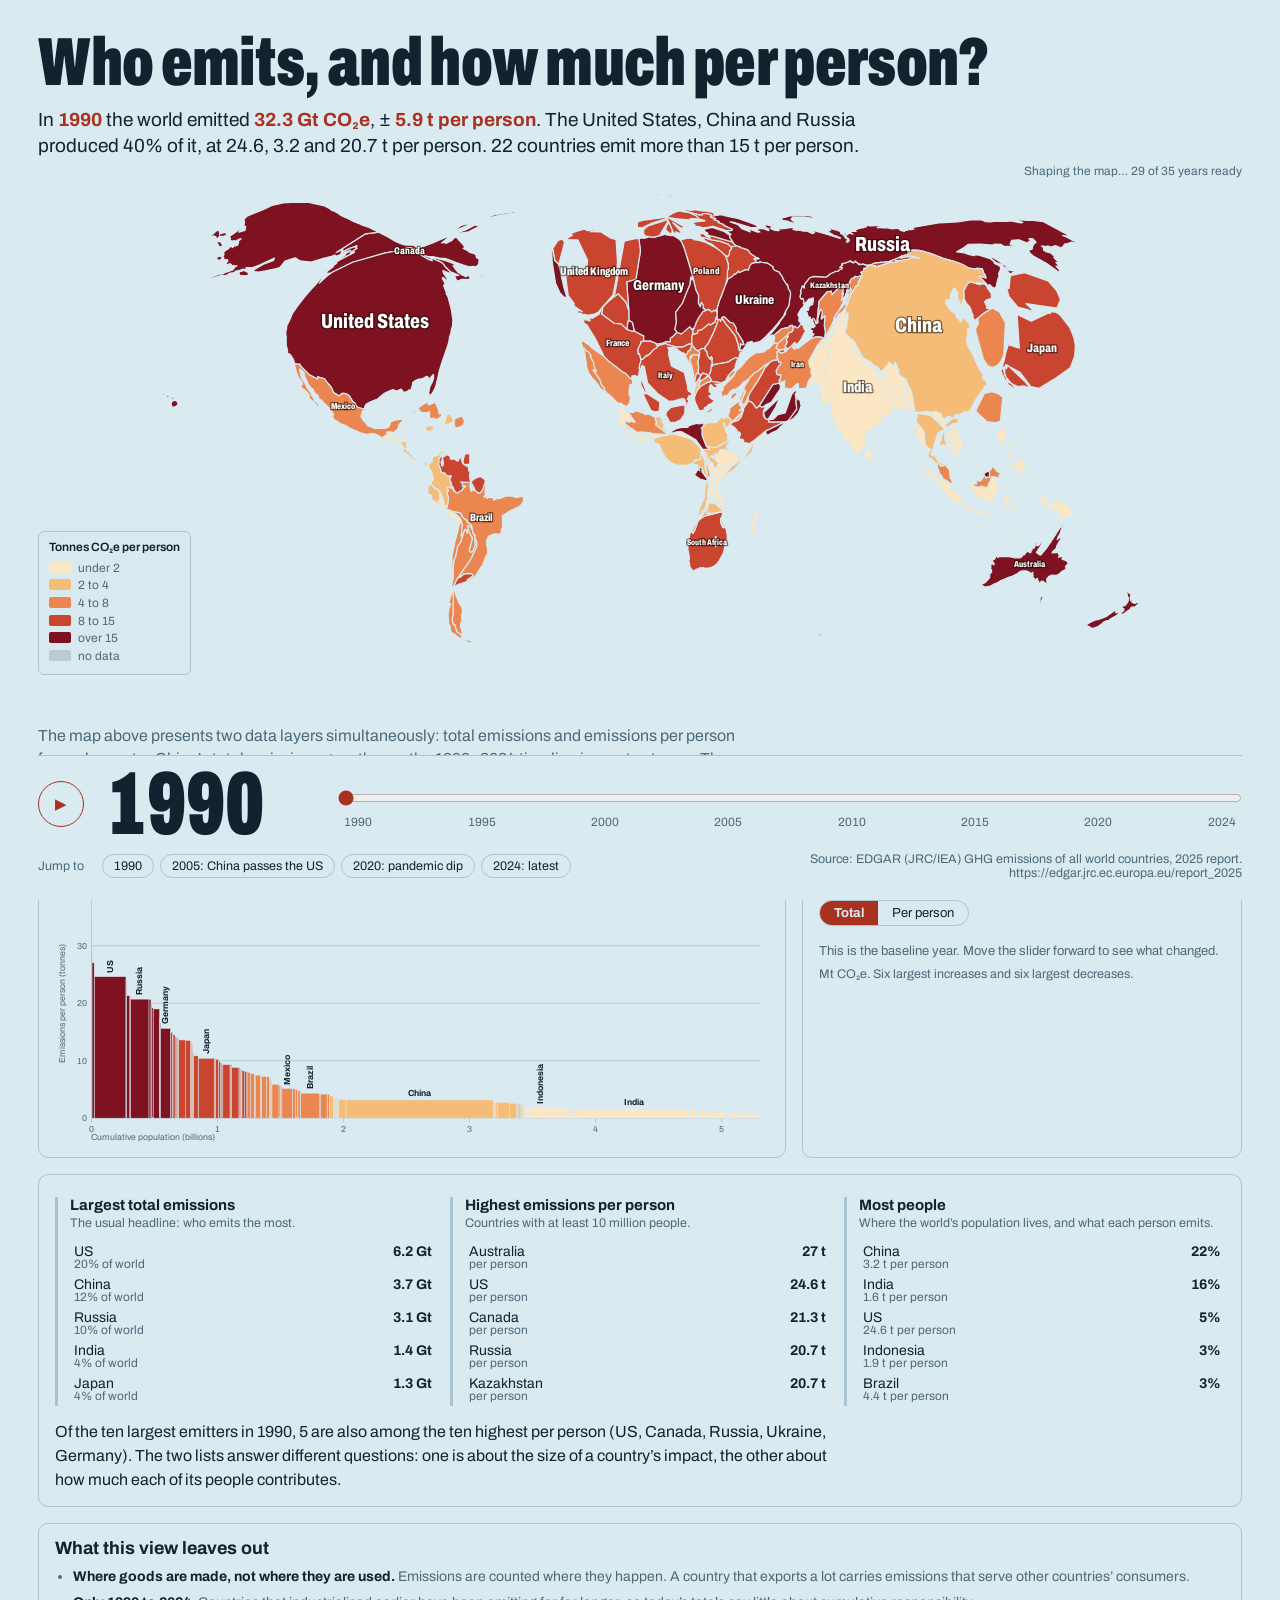
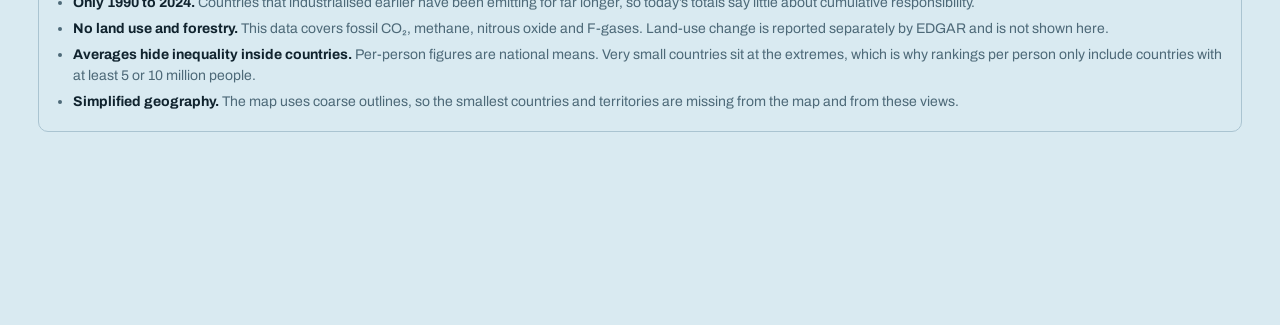
==== index.html @ b247d267 "initial commit" ====
<!DOCTYPE html>
<html lang="en">
  <head>
    <meta charset="utf-8">
    <meta
      name="viewport"
      content="width=device-width, initial-scale=1, viewport-fit=cover"
    >

    <title>
      Who emits, and how much per person? Greenhouse gases 1990–2024
    </title>

    <link rel="preconnect" href="https://fonts.googleapis.com">
    <link
      rel="preconnect"
      href="https://fonts.gstatic.com"
      crossorigin
    >
    <link
      href="https://fonts.googleapis.com/css2?family=Archivo:wdth,wght@62..125,100..900&display=swap"
      rel="stylesheet"
    >
    <link rel="stylesheet" href="styles.css">
  </head>

  <body>
    <header>
      <h1>Who emits, and how much per person?</h1>
    </header>

    <p class="lede" id="lede" aria-live="polite"></p>

    <div class="stage">
      <svg
        id="map"
        viewBox="-2.85 -1.5 5.7 2.55"
        role="img"
        aria-label="Cartogram of world greenhouse gas emissions"
      ></svg>

      <div class="status" id="status"></div>
      <div class="legend" id="legend"></div>
      <div class="tip" id="tip"></div>
    </div>

    <main class="deep">
      <p class="intro">
        The map above presents two data layers simultaneously: total emissions and 
        emissions per person for each country. China's total emissions growth
        over the 1990–2024 timeline is most extreme. The figures below emphasize 
        the difference between absolute and relative emissions.
        Hover above any country to find it in every view. They all follow the
        year slider as well.
      </p>

      <div class="grid">
        <section class="panel">
          <h3>Population × emissions per person = total emissions</h3>
          <svg
            id="mek"
            viewBox="0 0 900 340"
            role="img"
            aria-label="Bar chart where width is population and height is emissions per person"
          ></svg>
        </section>

        <section class="panel">
          <h3 id="rank-h">Biggest changes</h3>
          <div class="seg" role="group" aria-label="Measure">
            <button id="m-total" aria-pressed="true">Total</button>
            <button id="m-pc" aria-pressed="false">Per person</button>
          </div>
          <div id="rank"></div>
          <p class="cap" id="rank-cap"></p>
        </section>
      </div>

      <section class="panel">
        <div class="cards" id="cards"></div>
        <p class="read" id="read"></p>
      </section>

      <section class="panel limits">
        <h3>What this view leaves out</h3>
        <ul>
          <li>
            <b>Where goods are made, not where they are used.</b> Emissions are
            counted where they happen. A country that exports a lot carries
            emissions that serve other countries’ consumers.
          </li>
          <li>
            <b>Only 1990 to 2024.</b> Countries that industrialised earlier have
            been emitting for far longer, so today’s totals say little about
            cumulative responsibility.
          </li>
          <li>
            <b>No land use and forestry.</b> This data covers fossil CO₂,
            methane, nitrous oxide and F-gases. Land-use change is reported
            separately by EDGAR and is not shown here.
          </li>
          <li>
            <b>Averages hide inequality inside countries.</b> Per-person
            figures are national means. Very small countries sit at the
            extremes, which is why rankings per person only include countries
            with at least 5 or 10 million people.
          </li>
          <li>
            <b>Simplified geography.</b> The map uses coarse outlines, so the
            smallest countries and territories are missing from the map and
            from these views.
          </li>
        </ul>
      </section>
    </main>

    <div class="tl">
      <div class="row">
        <button id="play" aria-label="Play timeline">▶</button>
        <div class="year" id="year">1990</div>

        <div class="sl">
          <input
            id="rng"
            type="range"
            min="1990"
            max="2024"
            step="1"
            value="1990"
            aria-label="Year"
          >
          <div class="ticks" id="ticks"></div>
        </div>
      </div>

      <div class="meta">
        <span>Jump to</span>
        <span class="ch" id="ch"></span>

        <span class="src" id="src">
          Source: EDGAR (JRC/IEA) GHG emissions of all world countries, 2025
          report. https://edgar.jrc.ec.europa.eu/report_2025 
        </span>
      </div>
    </div>

    <script src="data.js"></script>
    <script src="engine.js"></script>
    <script src="views.js"></script>
    <script src="app.js"></script>
  </body>
</html>
---- styles.css ----
:root {
  --sea: #0d2635;
  --ink: #eaf1f3;
  --mute: #8ea7b4;
  --line: #2a4757;
  --nodata: #35505f;
  --acc: #f5bc78;
  --halo: #0d2635;

  box-sizing: border-box;
  padding-top: env(safe-area-inset-top, 0px);
  padding-bottom: env(safe-area-inset-bottom, 0px);
}

@media (prefers-color-scheme: light) {
  :root:not([data-theme="dark"]) {
    --sea: #d9eaf1;
    --ink: #10232e;
    --mute: #4d6978;
    --line: #aac4d1;
    --nodata: #b9ccd6;
    --acc: #a8321f;
    --halo: #d9eaf1;
  }
}

:root[data-theme="light"] {
  --sea: #d9eaf1;
  --ink: #10232e;
  --mute: #4d6978;
  --line: #aac4d1;
  --nodata: #b9ccd6;
  --acc: #a8321f;
  --halo: #d9eaf1;
}

:root[data-theme="dark"] {
  --sea: #0d2635;
  --ink: #eaf1f3;
  --mute: #8ea7b4;
  --line: #2a4757;
  --nodata: #35505f;
  --acc: #f5bc78;
  --halo: #0d2635;
}

* {
  box-sizing: border-box;
}

html,
body {
  margin: 0;
  background: var(--sea);
  color: var(--ink);
  font-family: Archivo, "Arial Narrow", Arial, sans-serif;
}

body {
  min-height: 100vh;
  display: flex;
  flex-direction: column;
  padding: 0 clamp(12px, 3vw, 40px);
}

header {
  padding-top: clamp(14px, 2.4vw, 30px);
  display: flex;
  flex-wrap: wrap;
  gap: 6px 32px;
  align-items: baseline;
  justify-content: space-between;
}

h1 {
  margin: 0;
  font-weight: 900;
  font-stretch: 68%;
  font-size: clamp(30px, 5.4vw, 68px);
  line-height: 0.95;
  letter-spacing: -0.01em;
}

.sub {
  margin: 0;
  max-width: 34ch;
  color: var(--mute);
  font-size: clamp(13px, 1.2vw, 16px);
  line-height: 1.35;
}

.lede {
  margin: 12px 0 0;
  max-width: 78ch;
  font-size: clamp(15px, 1.5vw, 19px);
  line-height: 1.4;
  min-height: 2.8em;
}

.lede b {
  color: var(--acc);
  font-weight: 700;
}

.stage {
  position: relative;
  flex: 1;
  min-height: 0;
  margin-top: 4px;
}

svg#map {
  width: 100%;
  height: auto;
  max-height: 58vh;
  display: block;
  overflow: visible;
}

svg#map path {
  stroke: var(--sea);
  stroke-width: 0.006;
  stroke-linejoin: round;
  fill-rule: evenodd;
  transition: fill 0.35s;
}

svg#map path:hover {
  stroke: var(--ink);
  stroke-width: 0.012;
}

svg#map text {
  font-weight: 800;
  font-stretch: 75%;
  fill: #fff;
  paint-order: stroke;
  stroke: rgba(20, 8, 4, 0.55);
  stroke-width: 0.012;
  text-anchor: middle;
  pointer-events: none;
}

.legend {
  position: absolute;
  left: 0;
  bottom: 2%;
  font-size: 12px;
  line-height: 1.3;
  color: var(--mute);
  background: color-mix(in srgb, var(--sea) 82%, transparent);
  padding: 8px 10px;
  border: 1px solid var(--line);
  border-radius: 6px;
}

.legend strong {
  display: block;
  color: var(--ink);
  font-weight: 600;
  margin-bottom: 5px;
}

.legend i {
  display: inline-block;
  width: 22px;
  height: 11px;
  margin-right: 7px;
  vertical-align: -1px;
  border-radius: 2px;
}

.legend div {
  margin: 2px 0;
}

.status {
  position: absolute;
  right: 0;
  top: 0;
  font-size: 12px;
  color: var(--mute);
}

.tip {
  position: fixed;
  pointer-events: none;
  background: var(--sea);
  border: 1px solid var(--line);
  border-radius: 6px;
  padding: 8px 10px;
  font-size: 13px;
  line-height: 1.4;
  opacity: 0;
  z-index: 5;
  min-width: 170px;
}

.tip b {
  font-size: 15px;
}

.tip span {
  color: var(--mute);
}

.tl {
  position: sticky;
  bottom: 0;
  z-index: 4;
  background: var(--sea);
  padding: 10px 0 clamp(10px, 1.6vw, 20px);
  border-top: 1px solid var(--line);
  margin-top: 8px;
}

.row {
  display: flex;
  align-items: center;
  gap: clamp(10px, 2vw, 24px);
}

button {
  font: inherit;
  color: var(--ink);
  background: none;
  border: 1px solid var(--line);
  border-radius: 999px;
  padding: 6px 14px;
  cursor: pointer;
}

button:hover {
  border-color: var(--acc);
}

button:focus-visible,
input:focus-visible {
  outline: 2px solid var(--acc);
  outline-offset: 3px;
}

#play {
  width: 46px;
  height: 46px;
  padding: 0;
  flex: none;
  font-size: 15px;
  border-color: var(--acc);
  color: var(--acc);
}

.year {
  font-weight: 900;
  font-stretch: 62%;
  font-size: clamp(44px, 7vw, 92px);
  line-height: 0.85;
  min-width: 2.3em;
  font-variant-numeric: tabular-nums;
}

.sl {
  flex: 1;
  position: relative;
  padding-top: 4px;
}

input[type="range"] {
  width: 100%;
  margin: 0;
  accent-color: var(--acc);
  height: 28px;
}

.ticks {
  display: flex;
  justify-content: space-between;
  font-size: 12px;
  color: var(--mute);
  padding: 0 6px;
  font-variant-numeric: tabular-nums;
}

.meta {
  display: flex;
  flex-wrap: wrap;
  gap: 8px 18px;
  align-items: center;
  margin-top: 10px;
  font-size: 12.5px;
  color: var(--mute);
}

.meta .ch {
  display: flex;
  flex-wrap: wrap;
  gap: 6px;
}

.meta button {
  font-size: 12.5px;
  padding: 4px 11px;
}

.meta .src {
  margin-left: auto;
  max-width: 62ch;
  text-align: right;
}

@media (max-width: 700px) {
  .row {
    flex-wrap: wrap;
  }

  .year {
    order: -1;
    width: 100%;
  }

  .legend {
    position: static;
    margin-top: 6px;
    display: flex;
    flex-wrap: wrap;
    gap: 2px 12px;
  }

  .meta .src {
    margin-left: 0;
    text-align: left;
  }
}

@media (prefers-reduced-motion: reduce) {
  svg#map path {
    transition: none;
  }
}

.deep {
  padding: clamp(18px, 3vw, 40px) 0 24px;
}

.deep h2 {
  margin: 0 0 6px;
  font-weight: 900;
  font-stretch: 68%;
  font-size: clamp(26px, 3.6vw, 44px);
  line-height: 1;
}

.deep h3 {
  margin: 0 0 4px;
  font-size: clamp(15px, 1.4vw, 18px);
  font-weight: 700;
}

.deep h4 {
  margin: 0 0 2px;
  font-size: 15px;
}

.intro {
  max-width: 78ch;
  color: var(--mute);
  line-height: 1.45;
  margin: 0 0 18px;
}

.intro em {
  color: var(--ink);
  font-style: normal;
  font-weight: 600;
}

.grid {
  display: grid;
  grid-template-columns: minmax(0, 1.7fr) minmax(0, 1fr);
  gap: 16px;
  margin-bottom: 16px;
}

.panel {
  border: 1px solid var(--line);
  border-radius: 10px;
  padding: 14px 16px;
  margin-bottom: 16px;
  min-width: 0;
}

.grid .panel {
  margin-bottom: 0;
}

.cap {
  margin: 0 0 8px;
  font-size: 12.5px;
  line-height: 1.4;
  color: var(--mute);
}

.cap b {
  color: var(--ink);
}

#mek {
  width: 100%;
  height: auto;
  display: block;
}

#mek rect {
  stroke: var(--sea);
  stroke-width: 0.6;
}

#mek .gl {
  stroke: var(--line);
  stroke-width: 1;
}

#mek .ax {
  font-size: 11px;
  fill: var(--mute);
}

.axt {
  font-size: 11px;
  fill: var(--mute);
}

#mek .avg {
  stroke: var(--ink);
  stroke-width: 1.2;
  stroke-dasharray: 5 4;
}

.avgt {
  font-size: 12px;
  font-weight: 700;
  fill: var(--ink);
}

#mek .bl {
  font-size: 11px;
  font-weight: 700;
  fill: var(--ink);
  pointer-events: none;
}

.hl [data-i]:not(.on) {
  opacity: 0.3;
}

#mek rect.on {
  stroke: var(--ink);
  stroke-width: 1.6;
}

svg#map path.on {
  stroke: var(--ink);
  stroke-width: 0.014;
}

.seg {
  display: inline-flex;
  margin: 6px 0 10px;
  border: 1px solid var(--line);
  border-radius: 999px;
  overflow: hidden;
}

.seg button {
  border: 0;
  border-radius: 0;
  padding: 5px 14px;
  font-size: 13px;
}

.seg button[aria-pressed="true"] {
  background: var(--acc);
  color: var(--sea);
  font-weight: 700;
}

.rr {
  display: grid;
  grid-template-columns: 96px 1fr 74px;
  align-items: center;
  gap: 8px;
  padding: 3px 4px;
  border-radius: 4px;
  font-size: 13px;
}

.rr.on,
.cr.on {
  background: color-mix(in srgb, var(--acc) 22%, transparent);
}

.rn {
  white-space: nowrap;
  overflow: hidden;
  text-overflow: ellipsis;
}

.rt {
  position: relative;
  height: 14px;
  background: linear-gradient(var(--line), var(--line)) center / 1px 100%
    no-repeat;
}

.rt i {
  position: absolute;
  top: 2px;
  height: 10px;
  border-radius: 2px;
}

.rt i.up {
  background: #ec8650;
}

.rt i.dn {
  background: #3fa7a0;
}

.rv {
  text-align: right;
  font-variant-numeric: tabular-nums;
  font-weight: 600;
}

.empty {
  color: var(--mute);
  font-size: 13px;
  margin: 8px 0;
}

.cards {
  display: grid;
  grid-template-columns: repeat(3, minmax(0, 1fr));
  gap: 14px;
  margin-top: 8px;
}

.card {
  border-left: 3px solid var(--line);
  padding-left: 12px;
}

.cr {
  display: grid;
  grid-template-columns: 1fr auto;
  gap: 0 10px;
  padding: 3px 4px;
  border-radius: 4px;
  font-size: 14px;
}

.cr .mu {
  grid-column: 1 / -1;
  font-size: 12px;
  color: var(--mute);
  margin-top: -2px;
}

.read {
  margin: 14px 0 0;
  line-height: 1.5;
  max-width: 86ch;
}

.read b {
  color: var(--acc);
}

.limits ul {
  margin: 8px 0 0;
  padding-left: 18px;
  line-height: 1.5;
  font-size: 14px;
  color: var(--mute);
}

.limits li {
  margin: 5px 0;
}

.limits b {
  color: var(--ink);
}

@media (max-width: 900px) {
  .grid {
    grid-template-columns: 1fr;
  }

  .cards {
    grid-template-columns: 1fr;
  }
}

@media (max-width: 700px) {
  .tl .meta {
    display: none;
  }

  .year {
    font-size: 44px;
  }
}
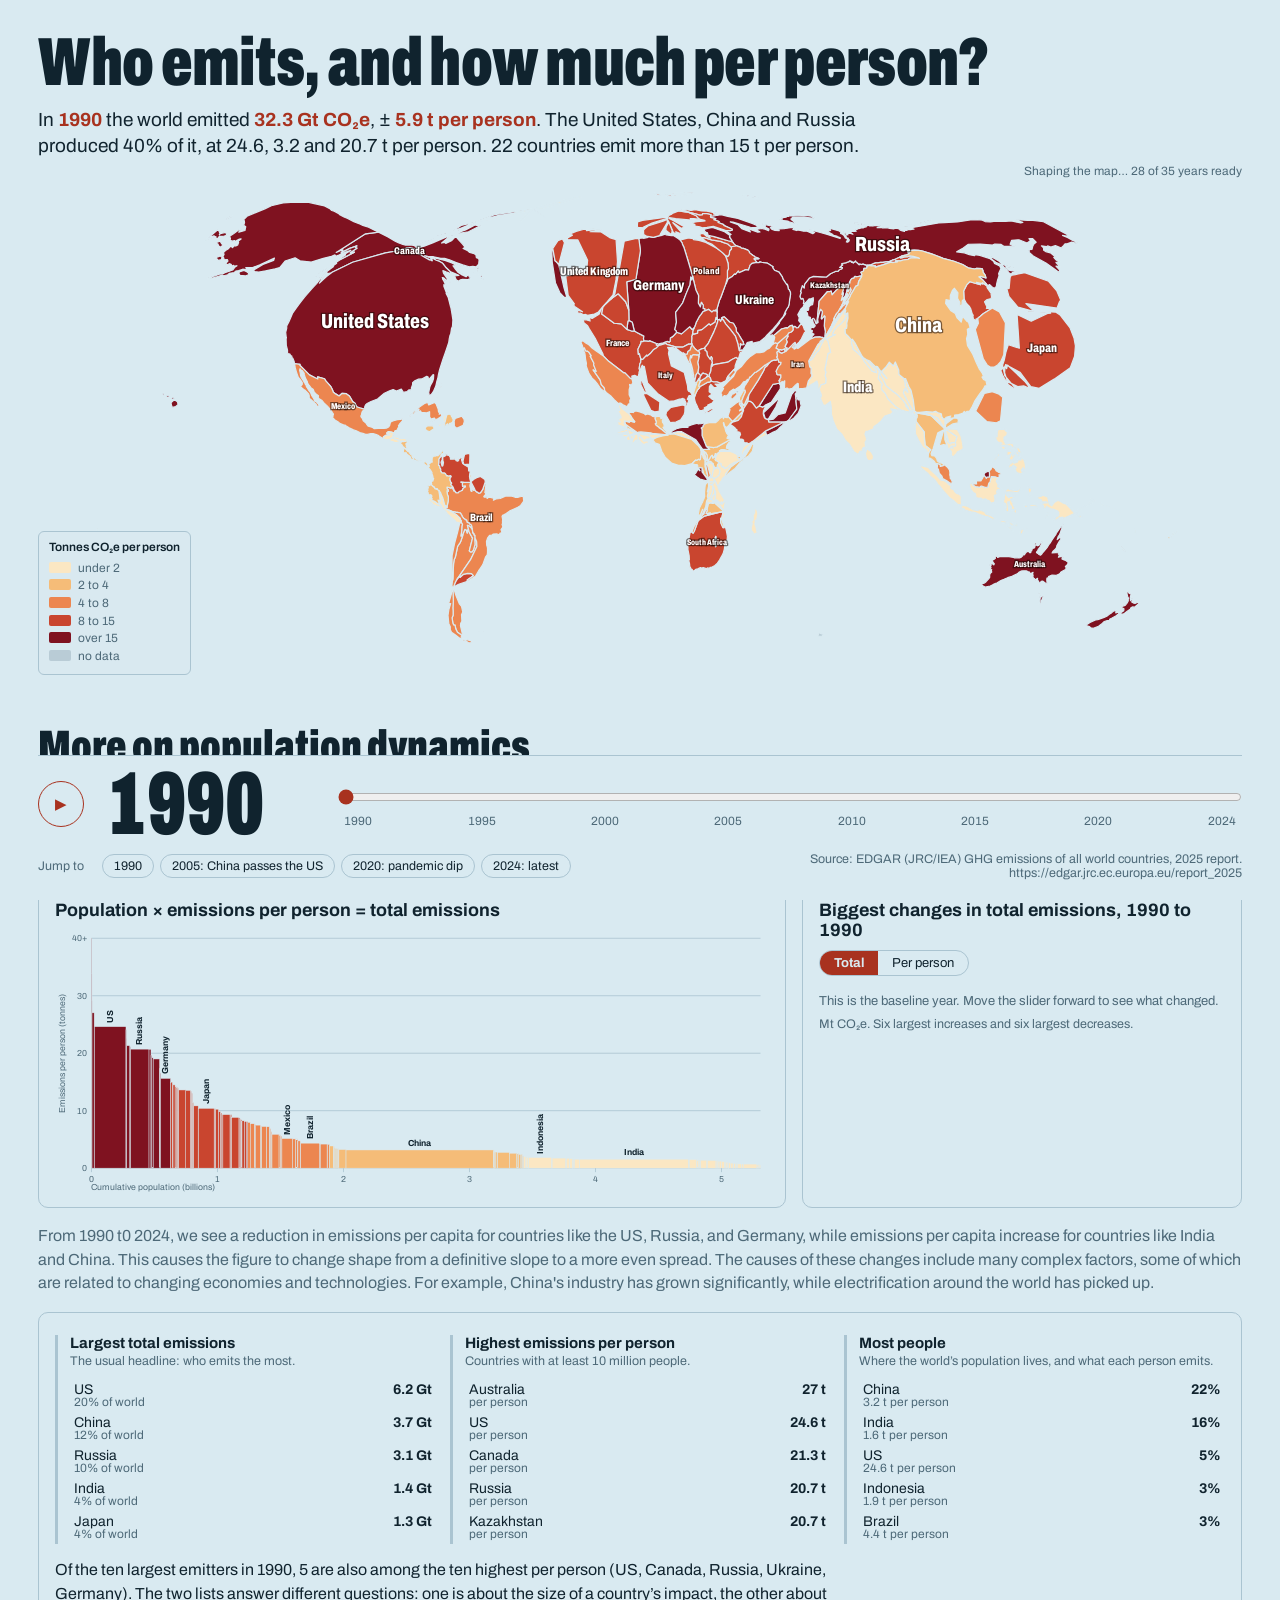
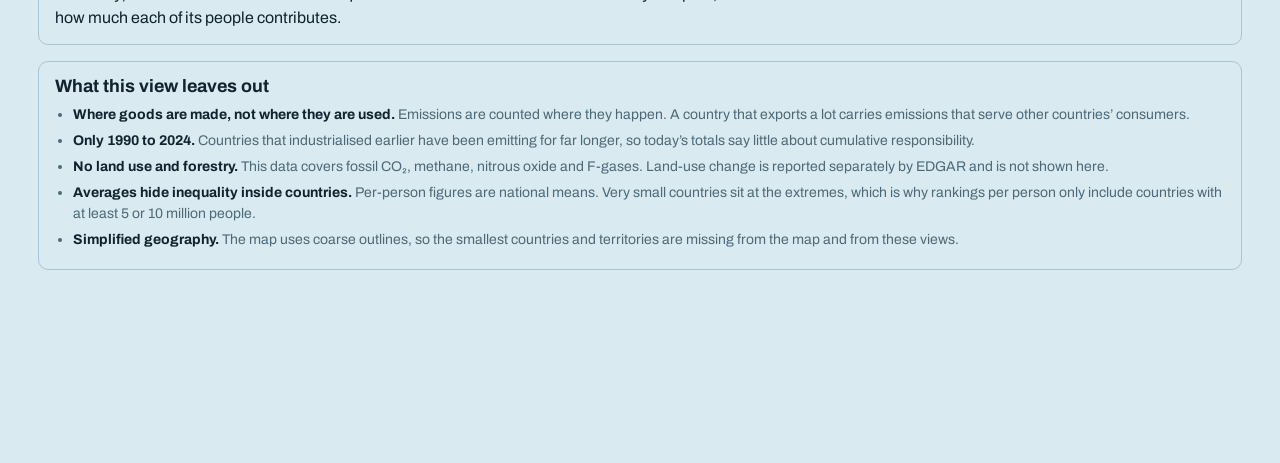
==== commit a280b603: "before panel removed" ====
--- a/index.html
+++ b/index.html
@@ -45,12 +45,16 @@
     </div>
 
     <main class="deep">
+      <h2>More on population dynamics</h2>
       <p class="intro">
         The map above presents two data layers simultaneously: total emissions and 
-        emissions per person for each country. China's total emissions growth
-        over the 1990–2024 timeline is most extreme. The figures below emphasize 
-        the difference between absolute and relative emissions.
-        Hover above any country to find it in every view. They all follow the
+        emissions per person for each country. However, it draws our attention
+        mostly to total emissions. While the largest total emittors are shifting from Europe
+        and the USA to India and China, total emissions does not account for pollution 
+        intensity across regions of very different sizes. The underlying lifestyles, 
+        energy, and economic patterns are better represented by emissions per capita.
+        The figures below more clearly emphasize how emissions per capita changes the 
+        carbon emissions story. Hover above any country to find it in every view. They all follow the
         year slider as well.
       </p>
 
@@ -75,6 +79,16 @@
           <p class="cap" id="rank-cap"></p>
         </section>
       </div>
+      
+      <p class="intro">
+      From 1990 t0 2024, we see a reduction in emissions per capita for countries like
+        the US, Russia, and Germany, while emissions per capita increase for countries like
+        India and China. This causes the figure to change shape from a definitive slope
+        to a more even spread. The causes of these changes include many complex factors, some
+        of which are related to changing economies and technologies. For example, China's 
+        industry has grown significantly, while electrification around the world has 
+        picked up.
+      </p>
 
       <section class="panel">
         <div class="cards" id="cards"></div>
@@ -144,9 +158,9 @@
       </div>
     </div>
 
-    <script src="data.js"></script>
-    <script src="engine.js"></script>
-    <script src="views.js"></script>
-    <script src="app.js"></script>
+    <script src="js/data.js"></script>
+    <script src="js/engine.js"></script>
+    <script src="js/views.js"></script>
+    <script src="js/app.js"></script>
   </body>
 </html>
--- a/styles.css
+++ b/styles.css
@@ -362,7 +362,7 @@
 }
 
 .intro {
-  max-width: 78ch;
+  max-width: 150ch;
   color: var(--mute);
   line-height: 1.45;
   margin: 0 0 18px;
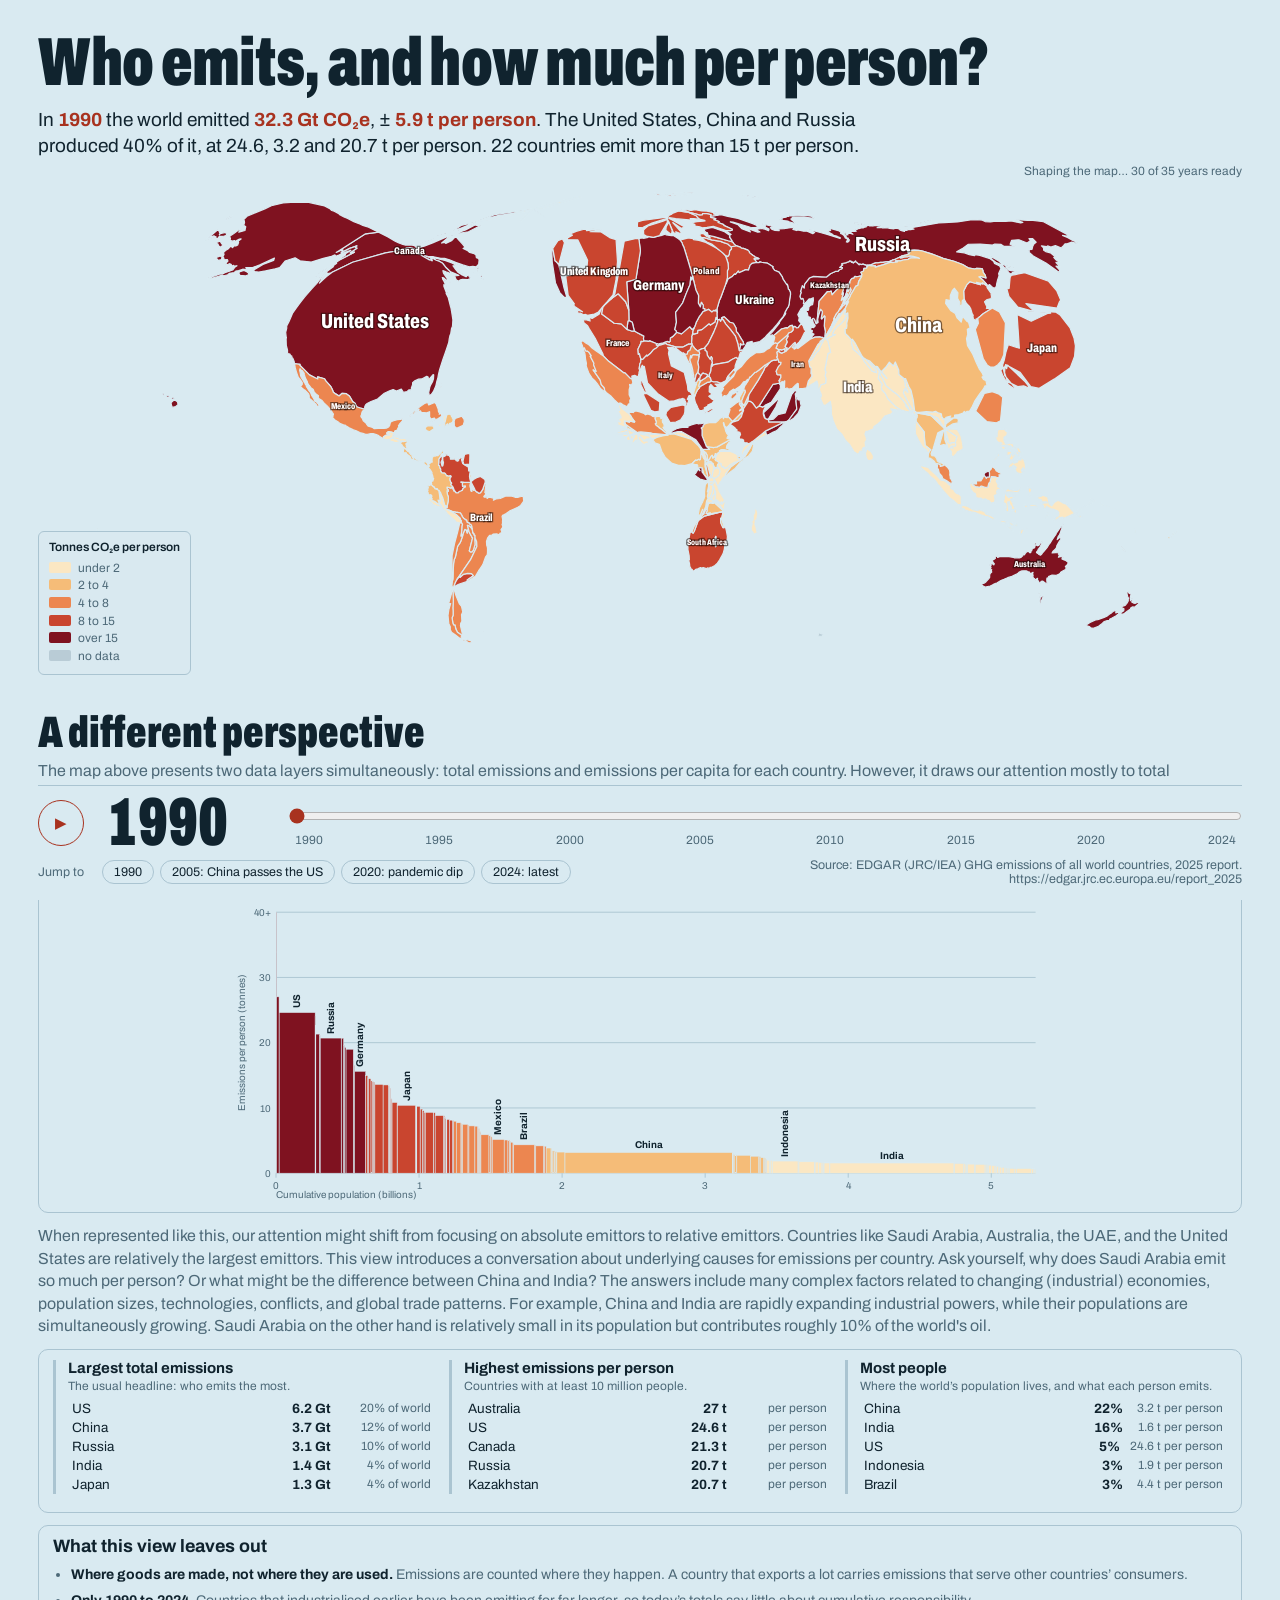
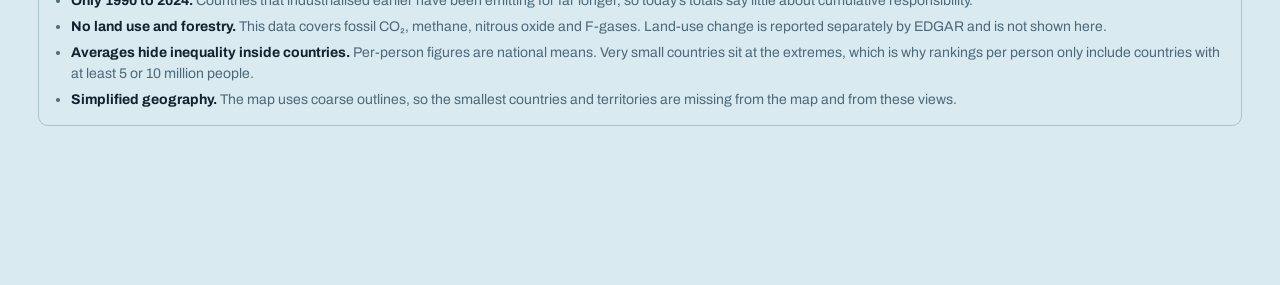
==== commit 25ec6f48: "edited text" ====
--- a/index.html
+++ b/index.html
@@ -45,12 +45,12 @@
     </div>
 
     <main class="deep">
-      <h2>More on population dynamics</h2>
+      <h2>A different perspective</h2>
       <p class="intro">
         The map above presents two data layers simultaneously: total emissions and 
-        emissions per person for each country. However, it draws our attention
+        emissions per capita for each country. However, it draws our attention
         mostly to total emissions. While the largest total emittors are shifting from Europe
-        and the USA to India and China, total emissions does not account for pollution 
+        and the USA to India and China, total emissions does not account for emission 
         intensity across regions of very different sizes. The underlying lifestyles, 
         energy, and economic patterns are better represented by emissions per capita.
         The figures below more clearly emphasize how emissions per capita changes the 
@@ -58,36 +58,29 @@
         year slider as well.
       </p>
 
-      <div class="grid">
-        <section class="panel">
-          <h3>Population × emissions per person = total emissions</h3>
-          <svg
-            id="mek"
-            viewBox="0 0 900 340"
-            role="img"
-            aria-label="Bar chart where width is population and height is emissions per person"
-          ></svg>
-        </section>
+      <section class="panel">
+        <h3>Population × emissions per capita = total emissions</h3>
+        <svg
+          id="mek"
+          viewBox="0 0 900 340"
+          role="img"
+          aria-label="Bar chart where width is population and height is emissions per capita"
+        ></svg>
+      </section>
 
-        <section class="panel">
-          <h3 id="rank-h">Biggest changes</h3>
-          <div class="seg" role="group" aria-label="Measure">
-            <button id="m-total" aria-pressed="true">Total</button>
-            <button id="m-pc" aria-pressed="false">Per person</button>
-          </div>
-          <div id="rank"></div>
-          <p class="cap" id="rank-cap"></p>
-        </section>
-      </div>
-      
       <p class="intro">
-      From 1990 t0 2024, we see a reduction in emissions per capita for countries like
-        the US, Russia, and Germany, while emissions per capita increase for countries like
-        India and China. This causes the figure to change shape from a definitive slope
-        to a more even spread. The causes of these changes include many complex factors, some
-        of which are related to changing economies and technologies. For example, China's 
-        industry has grown significantly, while electrification around the world has 
-        picked up.
+      When represented like this, our attention might shift from focusing on absolute 
+      emittors to relative emittors. Countries like Saudi Arabia, Australia, the UAE,
+      and the United States are relatively the largest emittors. This view introduces
+      a conversation about underlying causes for emissions per country. Ask yourself, 
+      why does Saudi Arabia emit so much per person? Or what might be the difference 
+      between China and India? The answers include many complex factors related to 
+      changing (industrial) economies, population sizes, technologies, conflicts, and
+      global trade patterns. For example, China and India are rapidly expanding industrial
+      powers, while their populations are simultaneously growing. Saudi Arabia on the 
+      other hand is relatively small in its population but contributes roughly 10% of 
+      the world's oil. 
+  
       </p>
 
       <section class="panel">
--- a/styles.css
+++ b/styles.css
@@ -209,7 +209,7 @@
   bottom: 0;
   z-index: 4;
   background: var(--sea);
-  padding: 10px 0 clamp(10px, 1.6vw, 20px);
+  padding: 8px 0 clamp(8px, 1.2vw, 14px);
   border-top: 1px solid var(--line);
   margin-top: 8px;
 }
@@ -253,7 +253,7 @@
 .year {
   font-weight: 900;
   font-stretch: 62%;
-  font-size: clamp(44px, 7vw, 92px);
+  font-size: clamp(40px, 5.5vw, 68px);
   line-height: 0.85;
   min-width: 2.3em;
   font-variant-numeric: tabular-nums;
@@ -286,7 +286,7 @@
   flex-wrap: wrap;
   gap: 8px 18px;
   align-items: center;
-  margin-top: 10px;
+  margin-top: 6px;
   font-size: 12.5px;
   color: var(--mute);
 }
@@ -339,7 +339,7 @@
 }
 
 .deep {
-  padding: clamp(18px, 3vw, 40px) 0 24px;
+  padding: clamp(12px, 2vw, 24px) 0 24px;
 }
 
 .deep h2 {
@@ -364,8 +364,9 @@
 .intro {
   max-width: 150ch;
   color: var(--mute);
-  line-height: 1.45;
-  margin: 0 0 18px;
+  font-size: 16px;
+  line-height: 1.4;
+  margin: 0 0 12px;
 }
 
 .intro em {
@@ -374,23 +375,12 @@
   font-weight: 600;
 }
 
-.grid {
-  display: grid;
-  grid-template-columns: minmax(0, 1.7fr) minmax(0, 1fr);
-  gap: 16px;
-  margin-bottom: 16px;
-}
-
 .panel {
   border: 1px solid var(--line);
   border-radius: 10px;
-  padding: 14px 16px;
-  margin-bottom: 16px;
+  padding: 10px 14px;
+  margin-bottom: 12px;
   min-width: 0;
-}
-
-.grid .panel {
-  margin-bottom: 0;
 }
 
 .cap {
@@ -407,6 +397,8 @@
 #mek {
   width: 100%;
   height: auto;
+  max-height: 34vh;
+  min-height: 200px;
   display: block;
 }
 
@@ -463,87 +455,15 @@
   stroke-width: 0.014;
 }
 
-.seg {
-  display: inline-flex;
-  margin: 6px 0 10px;
-  border: 1px solid var(--line);
-  border-radius: 999px;
-  overflow: hidden;
-}
-
-.seg button {
-  border: 0;
-  border-radius: 0;
-  padding: 5px 14px;
-  font-size: 13px;
-}
-
-.seg button[aria-pressed="true"] {
-  background: var(--acc);
-  color: var(--sea);
-  font-weight: 700;
-}
-
-.rr {
-  display: grid;
-  grid-template-columns: 96px 1fr 74px;
-  align-items: center;
-  gap: 8px;
-  padding: 3px 4px;
-  border-radius: 4px;
-  font-size: 13px;
-}
-
-.rr.on,
 .cr.on {
   background: color-mix(in srgb, var(--acc) 22%, transparent);
-}
-
-.rn {
-  white-space: nowrap;
-  overflow: hidden;
-  text-overflow: ellipsis;
-}
-
-.rt {
-  position: relative;
-  height: 14px;
-  background: linear-gradient(var(--line), var(--line)) center / 1px 100%
-    no-repeat;
-}
-
-.rt i {
-  position: absolute;
-  top: 2px;
-  height: 10px;
-  border-radius: 2px;
-}
-
-.rt i.up {
-  background: #ec8650;
-}
-
-.rt i.dn {
-  background: #3fa7a0;
-}
-
-.rv {
-  text-align: right;
-  font-variant-numeric: tabular-nums;
-  font-weight: 600;
-}
-
-.empty {
-  color: var(--mute);
-  font-size: 13px;
-  margin: 8px 0;
 }
 
 .cards {
   display: grid;
   grid-template-columns: repeat(3, minmax(0, 1fr));
   gap: 14px;
-  margin-top: 8px;
+  margin-top: 0;
 }
 
 .card {
@@ -553,23 +473,25 @@
 
 .cr {
   display: grid;
-  grid-template-columns: 1fr auto;
+  grid-template-columns: 1fr auto auto;
   gap: 0 10px;
-  padding: 3px 4px;
+  padding: 2px 4px;
   border-radius: 4px;
+  font-size: 13.5px;
+}
+
+.cr .mu {
+  grid-column: auto;
+  min-width: 7.5em;
+  text-align: right;
+  font-size: 12px;
+  color: var(--mute);
+}
+
+.read {
+  margin: 8px 0 0;
   font-size: 14px;
-}
-
-.cr .mu {
-  grid-column: 1 / -1;
-  font-size: 12px;
-  color: var(--mute);
-  margin-top: -2px;
-}
-
-.read {
-  margin: 14px 0 0;
-  line-height: 1.5;
+  line-height: 1.4;
   max-width: 86ch;
 }
 
@@ -594,10 +516,6 @@
 }
 
 @media (max-width: 900px) {
-  .grid {
-    grid-template-columns: 1fr;
-  }
-
   .cards {
     grid-template-columns: 1fr;
   }
@@ -611,4 +529,8 @@
   .year {
     font-size: 44px;
   }
+}
+.card .cap {
+  margin: 0 0 4px;
+  font-size: 12px;
 }
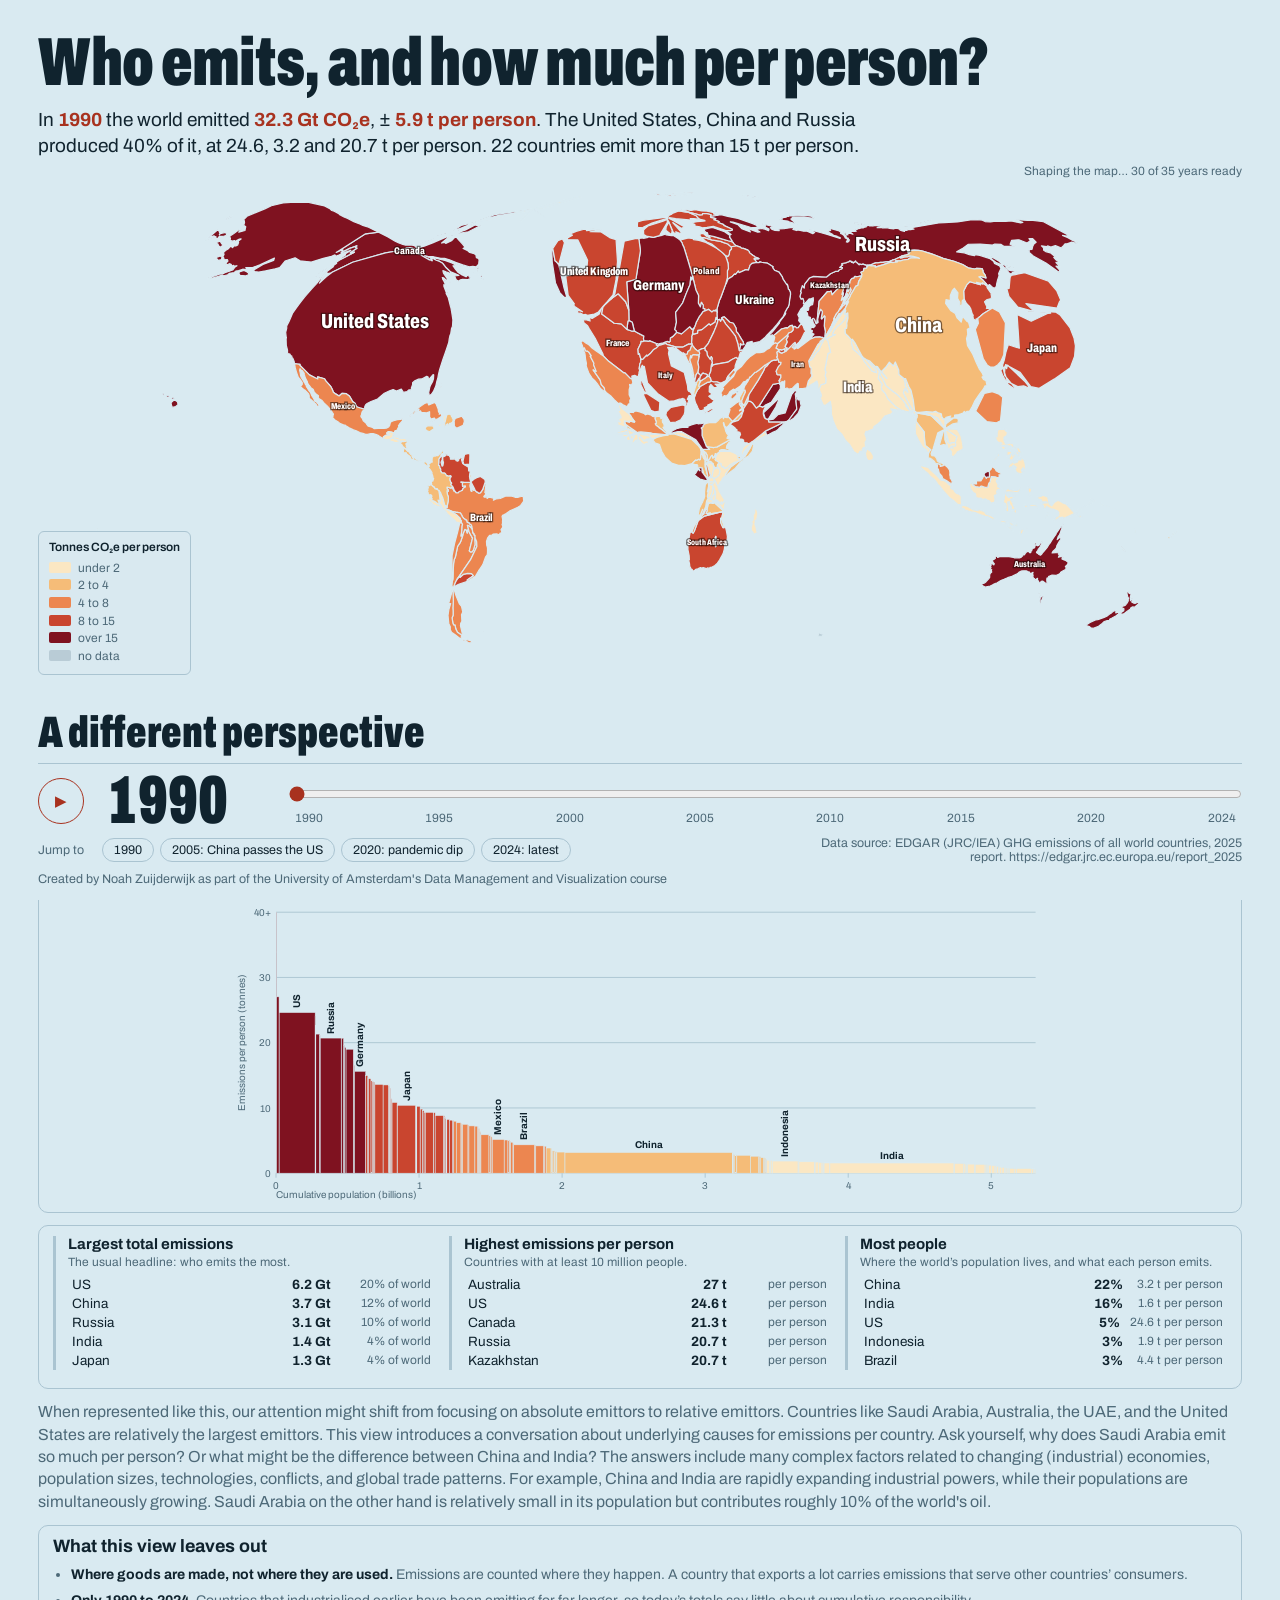
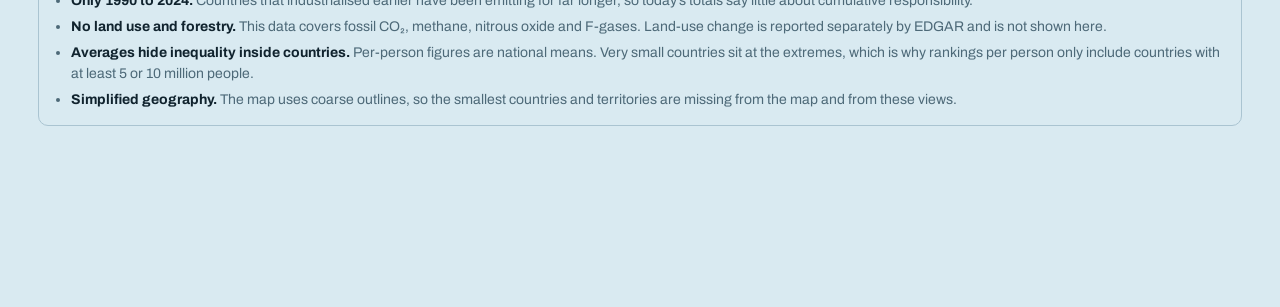
==== commit f88bd66c: "added credit" ====
--- a/index.html
+++ b/index.html
@@ -68,6 +68,11 @@
         ></svg>
       </section>
 
+      <section class="panel">
+        <div class="cards" id="cards"></div>
+        <p class="read" id="read"></p>
+      </section>
+
       <p class="intro">
       When represented like this, our attention might shift from focusing on absolute 
       emittors to relative emittors. Countries like Saudi Arabia, Australia, the UAE,
@@ -82,11 +87,6 @@
       the world's oil. 
   
       </p>
-
-      <section class="panel">
-        <div class="cards" id="cards"></div>
-        <p class="read" id="read"></p>
-      </section>
 
       <section class="panel limits">
         <h3>What this view leaves out</h3>
@@ -145,8 +145,12 @@
         <span class="ch" id="ch"></span>
 
         <span class="src" id="src">
-          Source: EDGAR (JRC/IEA) GHG emissions of all world countries, 2025
+          Data source: EDGAR (JRC/IEA) GHG emissions of all world countries, 2025
           report. https://edgar.jrc.ec.europa.eu/report_2025 
+        </span>
+        
+        </span class="src" id="src">
+          Created by Noah Zuijderwijk as part of the University of Amsterdam's Data Management and Visualization course
         </span>
       </div>
     </div>
